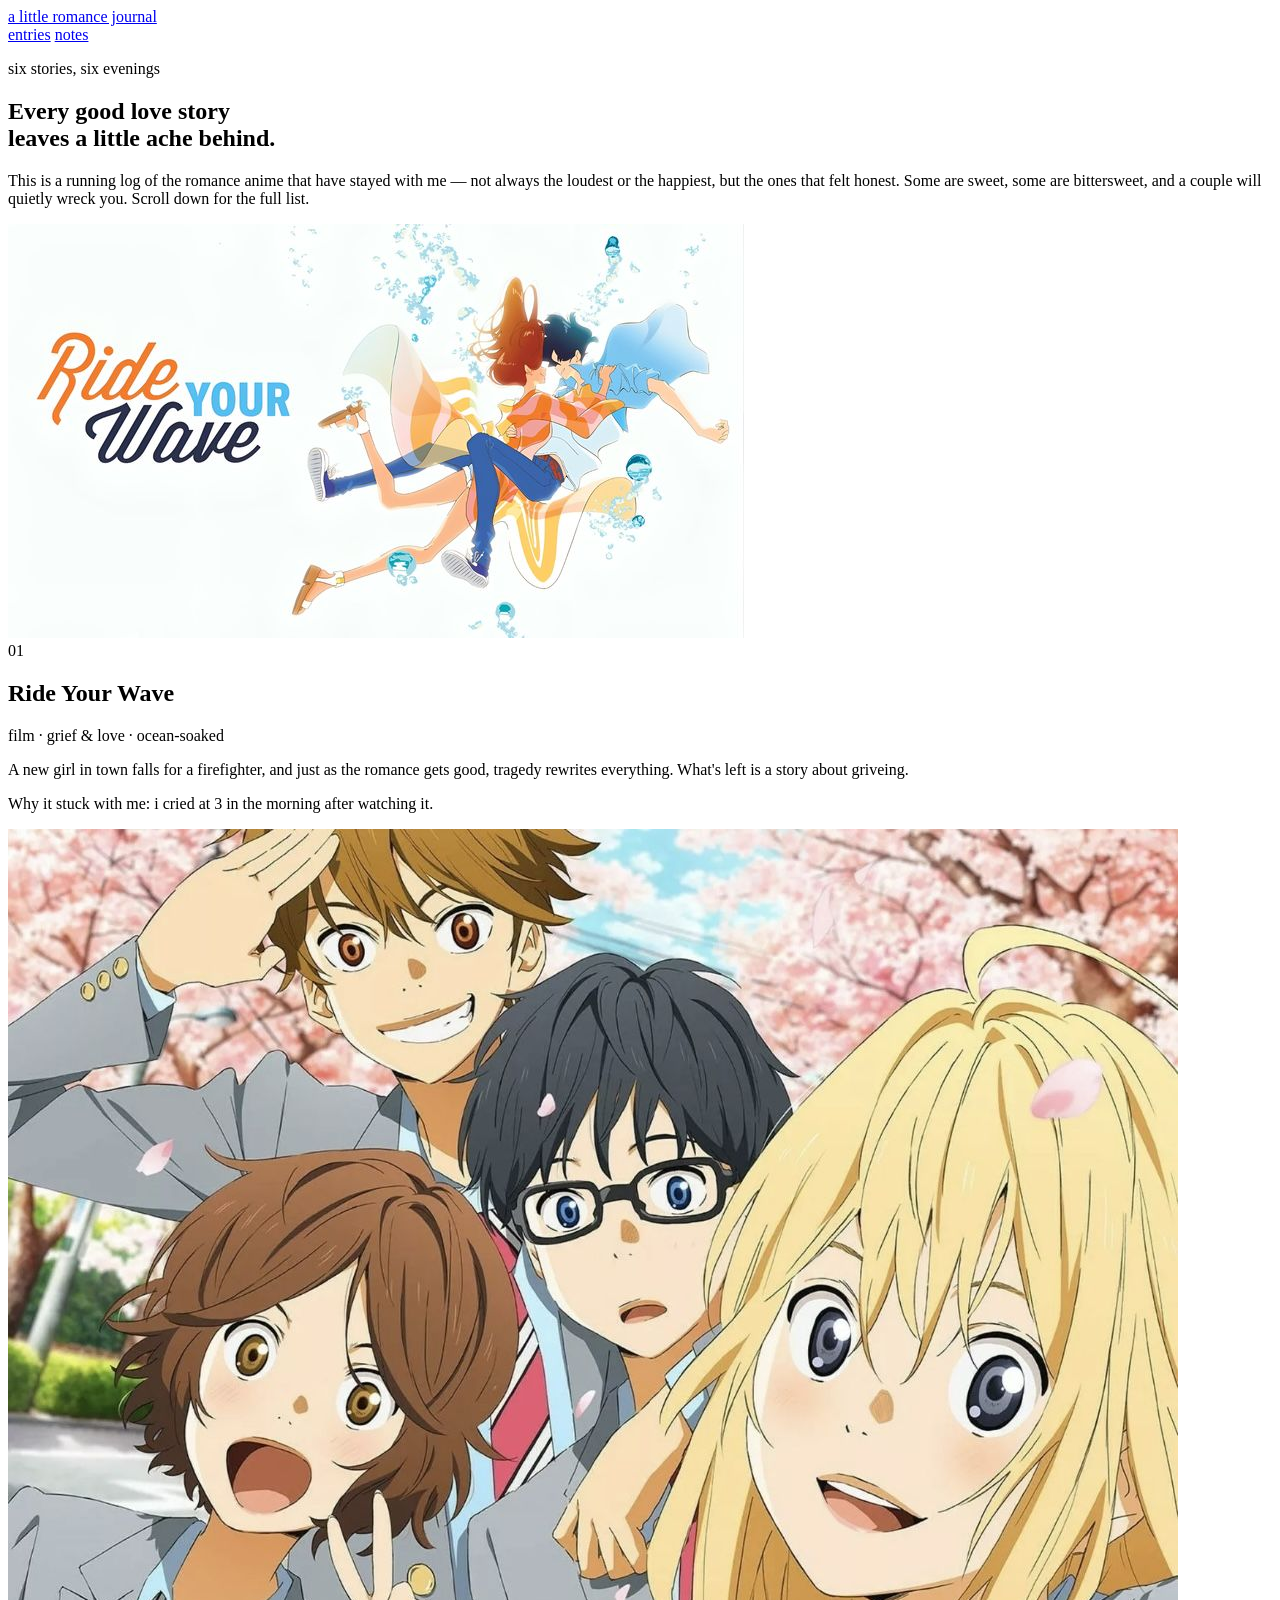
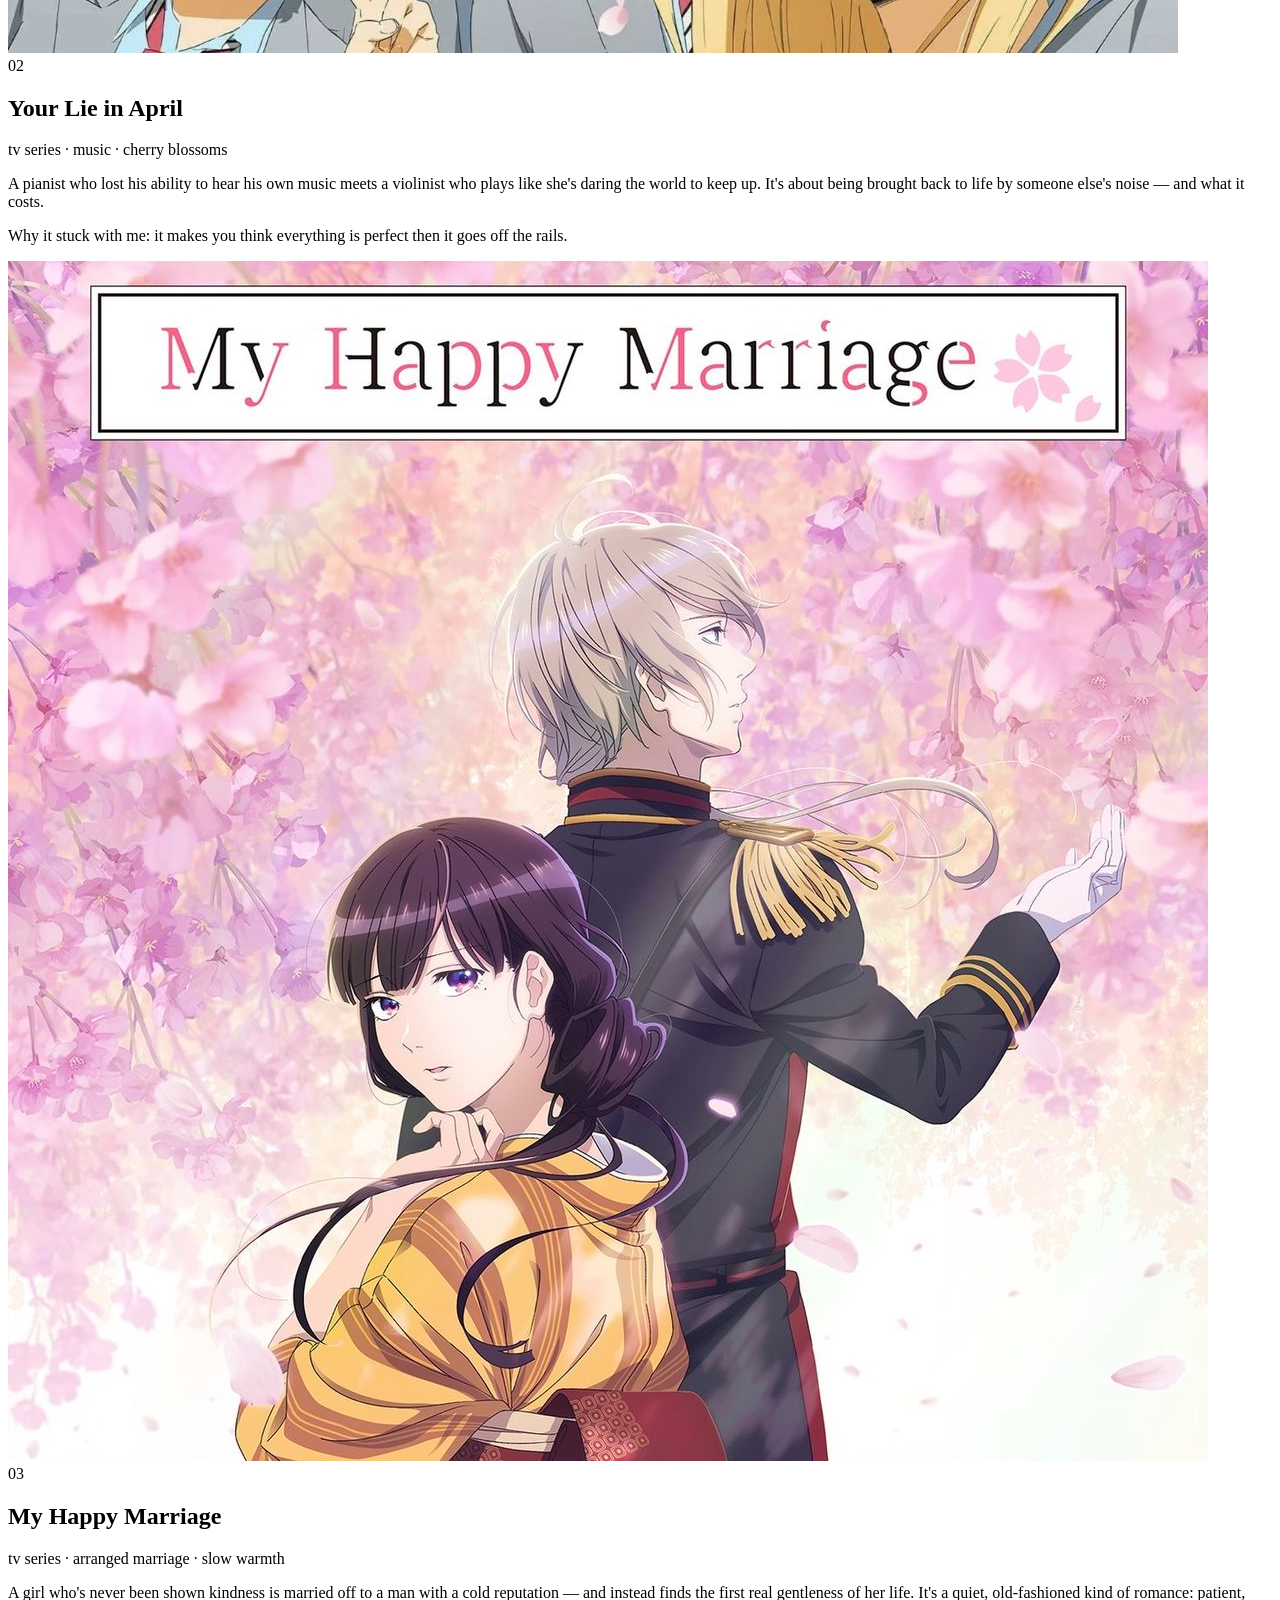
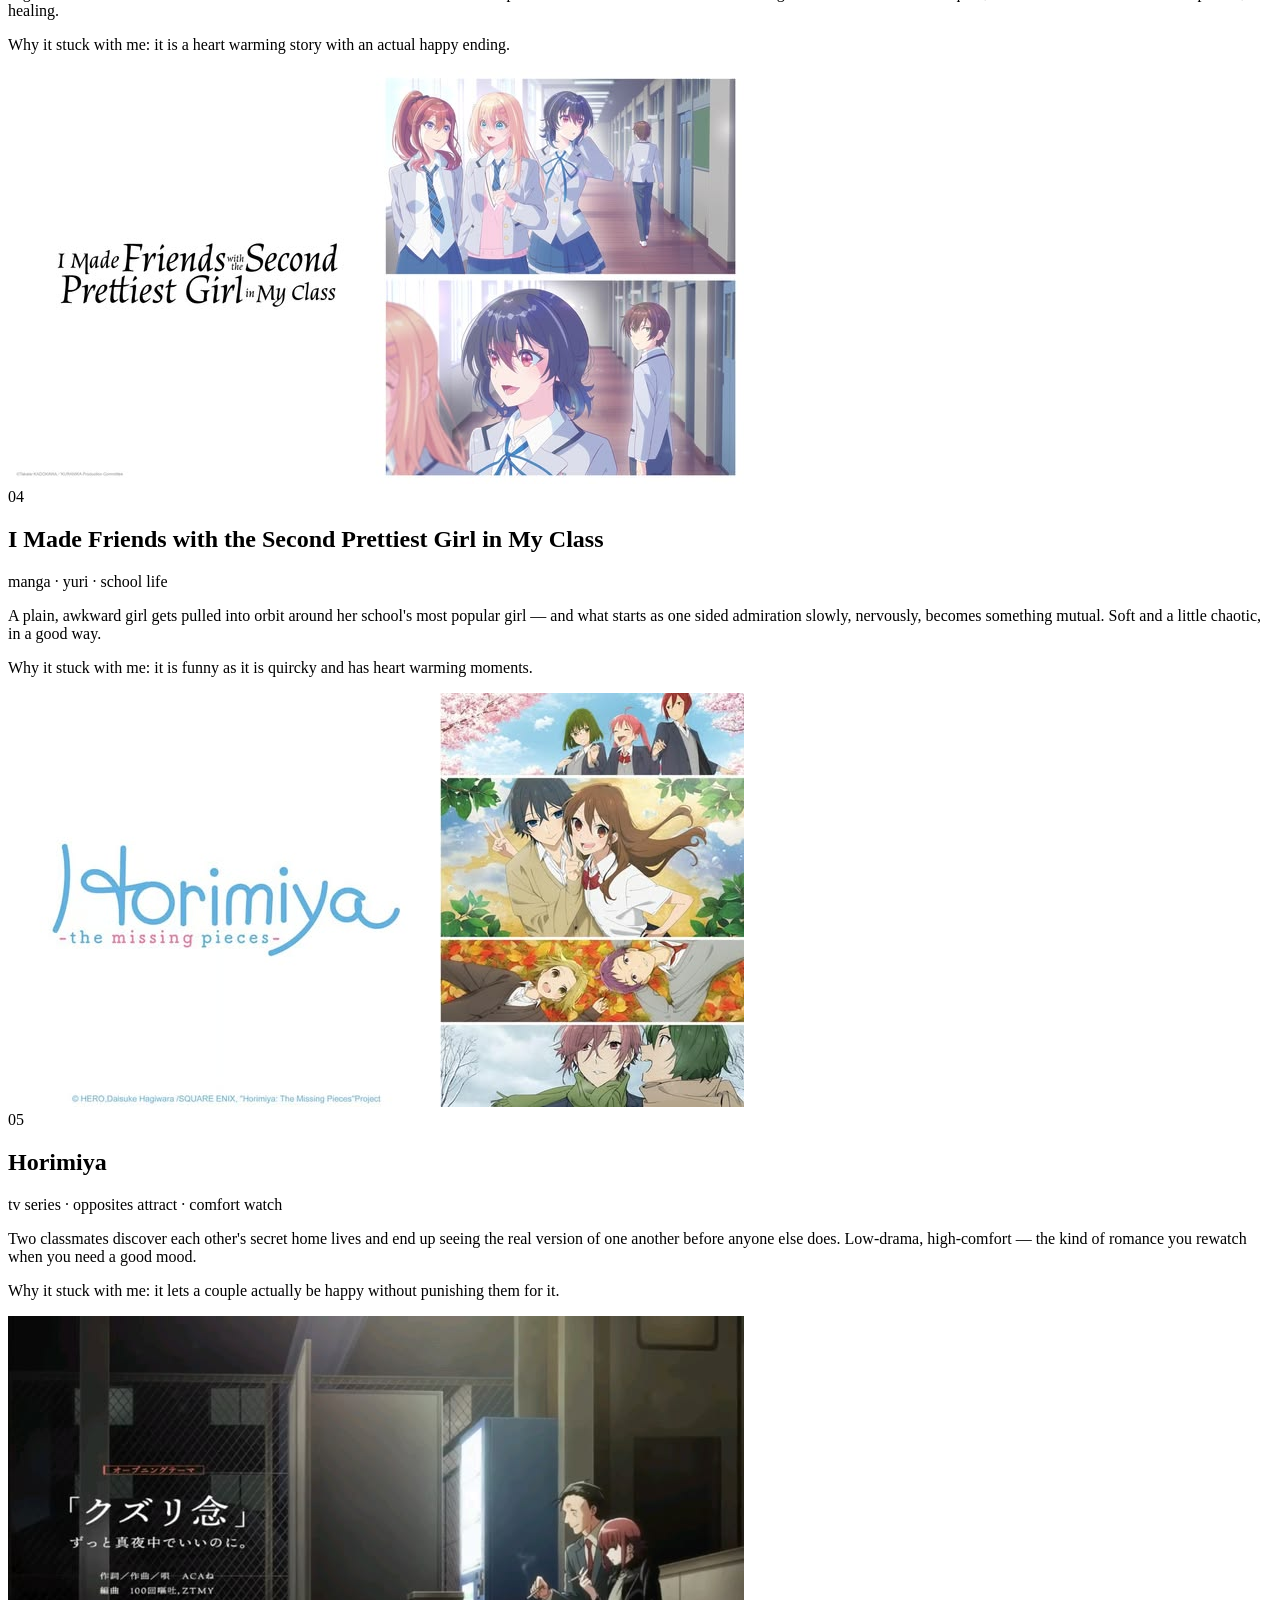
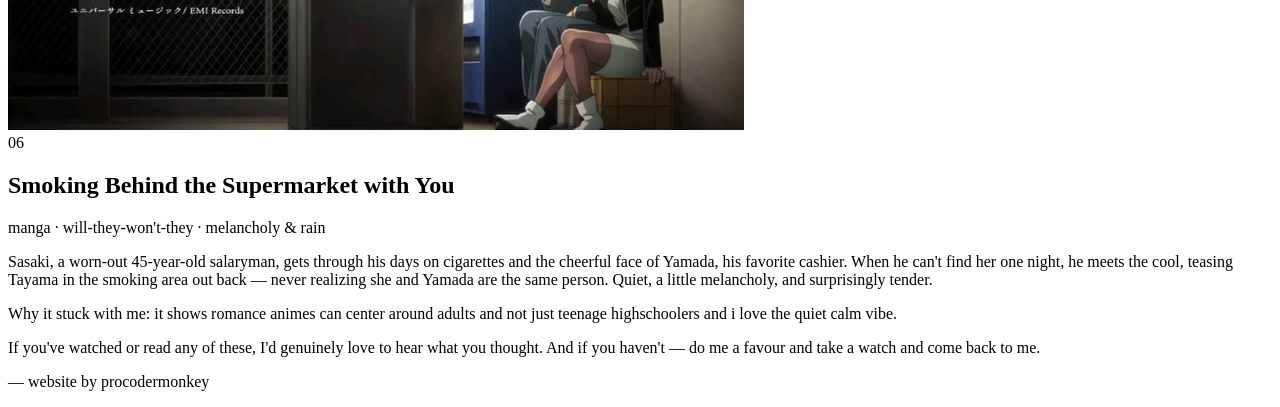
==== animeromance.html @ 576d6dc9 "Add files via upload" ====
<!DOCTYPE html>
<html lang="en">
  <head>
    <meta charset="UTF-8" />
    <meta name="viewport" content="width=device-width, initial-scale=1.0" />
    <title>A Little Romance Journal</title>

    <!-- Google Fonts: Fraunces for headings (has a warm, handwritten-journal feel),
       Work Sans for body text (clean and easy to read) -->
    <link rel="preconnect" href="https://fonts.googleapis.com" />
    <link rel="preconnect" href="https://fonts.gstatic.com" crossorigin />
    <link
      href="https://fonts.googleapis.com/css2?family=Fraunces:ital,wght@0,400;0,600;1,500&family=Work+Sans:wght@400;500;600&display=swap"
      rel="stylesheet"
    />

    <link rel="stylesheet" href="styles.css" />
  </head>
  <body>
    <!-- ============ NAV ============ -->
    <header class="site-header">
      <a href="#top" class="site-title">a little romance journal</a>
      <nav class="site-nav">
        <a href="#entries">entries</a>
        <a href="#closing">notes</a>
      </nav>
    </header>

    <!-- ============ HERO ============ -->
    <section class="hero" id="top">
      <p class="hero-eyebrow">six stories, six evenings</p>
      <h1 class="hero-title">
        Every good love story<br />
        leaves a little ache behind.
      </h1>
      <p class="hero-intro">
        This is a running log of the romance anime that have stayed with me
        &mdash; not always the loudest or the happiest, but the ones that felt
        honest. Some are sweet, some are bittersweet, and a couple will quietly
        wreck you. Scroll down for the full list.
      </p>
    </section>

    <!-- ============ ENTRIES ============ -->
    <main id="entries">
      <!-- ENTRY 01 -->
<div class="entry-visual">
  <img src="Ride Your Wave.jpeg" alt="Ride Your Wave cover">
</div>
        <div class="entry-body">
          <span class="entry-number">01</span>
          <h2 class="entry-title">Ride Your Wave</h2>
          <p class="entry-meta">
            film &middot; grief &amp; love &middot; ocean-soaked
          </p>
          <p class="entry-desc">
            A new girl in town falls for a firefighter, and just as the
            romance gets good, tragedy rewrites everything. What's left is a
            story about griveing.
          </p>
          <p class="entry-quote">
            Why it stuck with me: i cried at 3 in the morning after watching it.
          </p>
        </div>
      </article>

      <!-- ENTRY 02 -->
      <article
        class="entry reverse"
        style="--accent: #b85c6b; --accent-soft: #e3a6ae"
      >
        <div class="entry-visual">
          <div class="entry-visual">
            <img src="yourlie.jpg" alt="Your Lie in April cover">
          </div>
        <div class="entry-body">
          <span class="entry-number">02</span>
          <h2 class="entry-title">Your Lie in April</h2>
          <p class="entry-meta">
            tv series &middot; music &middot; cherry blossoms
          </p>
          <p class="entry-desc">
            A pianist who lost his ability to hear his own music meets a
            violinist who plays like she's daring the world to keep up. It's
            about being brought back to life by someone else's noise &mdash; and
            what it costs.
          </p>
          <p class="entry-quote">
            Why it stuck with me: it makes you think everything is perfect then it goes off the rails.
          </p>
        </div>
      </article>

      <!-- ENTRY 03 -->
      <article class="entry" style="--accent: #7a2e2e; --accent-soft: #c9a15a">
        <div class="entry-visual">
          <img src="myanime.jpg" alt="My Happy Marriage cover">
        </div>
        <div class="entry-body">
          <span class="entry-number">03</span>
          <h2 class="entry-title">My Happy Marriage</h2>
          <p class="entry-meta">
            tv series &middot; arranged marriage &middot; slow warmth
          </p>
          <p class="entry-desc">
            A girl who's never been shown kindness is married off to a man with
            a cold reputation &mdash; and instead finds the first real
            gentleness of her life. It's a quiet, old-fashioned kind of romance:
            patient, healing.
          </p>
          <p class="entry-quote">
            Why it stuck with me: it is a heart warming story with an actual happy ending. 
          </p>
        </div>
      </article>

      <!-- ENTRY 04 -->
      <article
        class="entry reverse"
        style="--accent: #5c7a52; --accent-soft: #a8c08c"
      >
      <div class="entry-visual">
        <img src="imade2nd.jpg" alt="I Made Friends with the Second Prettiest Girl in My Class cover">
      </div>
        <div class="entry-body">
          <span class="entry-number">04</span>
          <h2 class="entry-title">
            I Made Friends with the Second Prettiest Girl in My Class
          </h2>
          <p class="entry-meta">manga &middot; yuri &middot; school life</p>
          <p class="entry-desc">
            A plain, awkward girl gets pulled into orbit around her school's
            most popular girl &mdash; and what starts as one sided admiration
            slowly, nervously, becomes something mutual. Soft and a little
            chaotic, in a good way.
          </p>
          <p class="entry-quote">
            Why it stuck with me: it is funny as it is quircky and has heart warming moments.
          </p>
        </div>
      </article>

      <!-- ENTRY 05 -->
      <article class="entry" style="--accent: #c9852e; --accent-soft: #f0c77a">
        <div class="entry-visual">
          <img src="Watch Horimiya.jpeg" alt="Horimiya cover">
        </div>
        <div class="entry-body">
          <span class="entry-number">05</span>
          <h2 class="entry-title">Horimiya</h2>
          <p class="entry-meta">
            tv series &middot; opposites attract &middot; comfort watch
          </p>
          <p class="entry-desc">
            Two classmates discover each other's secret home lives and end up
            seeing the real version of one another before anyone else does.
            Low-drama, high-comfort &mdash; the kind of romance you rewatch when
            you need a good mood.
          </p>
          <p class="entry-quote">
            Why it stuck with me: it lets a couple actually be happy without
            punishing them for it.
          </p>
        </div>
      </article>

      <!-- ENTRY 06 -->
      <article
        class="entry reverse"
        style="--accent: #4a4e5a; --accent-soft: #8b90a0"
      >
      <div class="entry-visual">
        <img src="smoking behind the supermarket with you.jpeg" alt="Smoking Behind the Supermarket with You cover">
      </div>
        <div class="entry-body">
          <span class="entry-number">06</span>
          <h2 class="entry-title">Smoking Behind the Supermarket with You</h2>
          <p class="entry-meta">
            manga &middot; will-they-won't-they &middot; melancholy &amp; rain
          </p>
          <p class="entry-desc">
            Sasaki, a worn-out 45-year-old salaryman, gets through his days on
            cigarettes and the cheerful face of Yamada, his favorite cashier.
            When he can't find her one night, he meets the cool, teasing Tayama
            in the smoking area out back &mdash; never realizing she and Yamada
            are the same person. Quiet, a little melancholy, and surprisingly
            tender.
          </p>
          <p class="entry-quote">
            Why it stuck with me: it shows romance animes can center around adults and not just teenage highschoolers and i love the quiet calm vibe.
          </p>
        </div>
      </article>
    </main>

    <!-- ============ CLOSING ============ -->
    <section class="closing" id="closing">
      <p class="closing-note">
        If you've watched or read any of these, I'd genuinely love to hear what
        you thought. And if you haven't &mdash; do me a favour and take a watch and come back to me.
      </p>
      <p class="closing-sign">&mdash; website by procodermonkey</p>
    </section>
  </body>
</html>
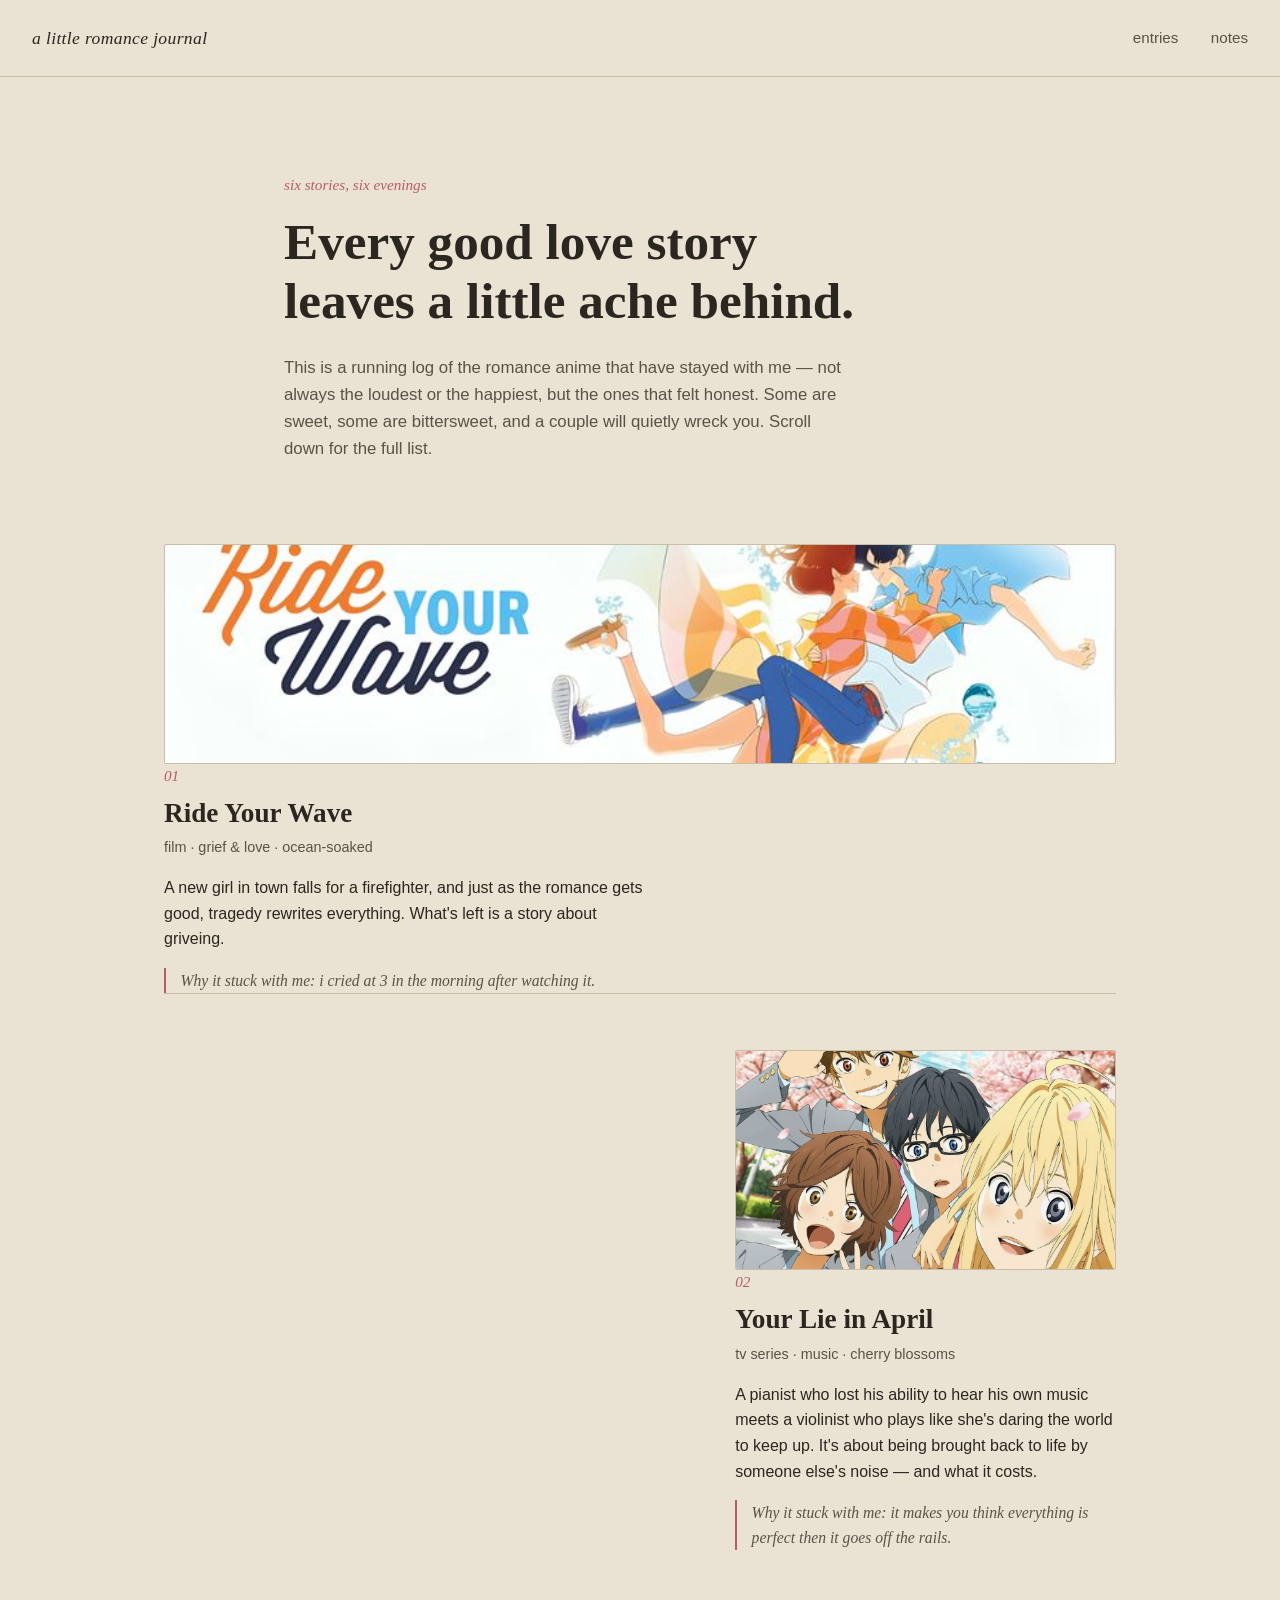
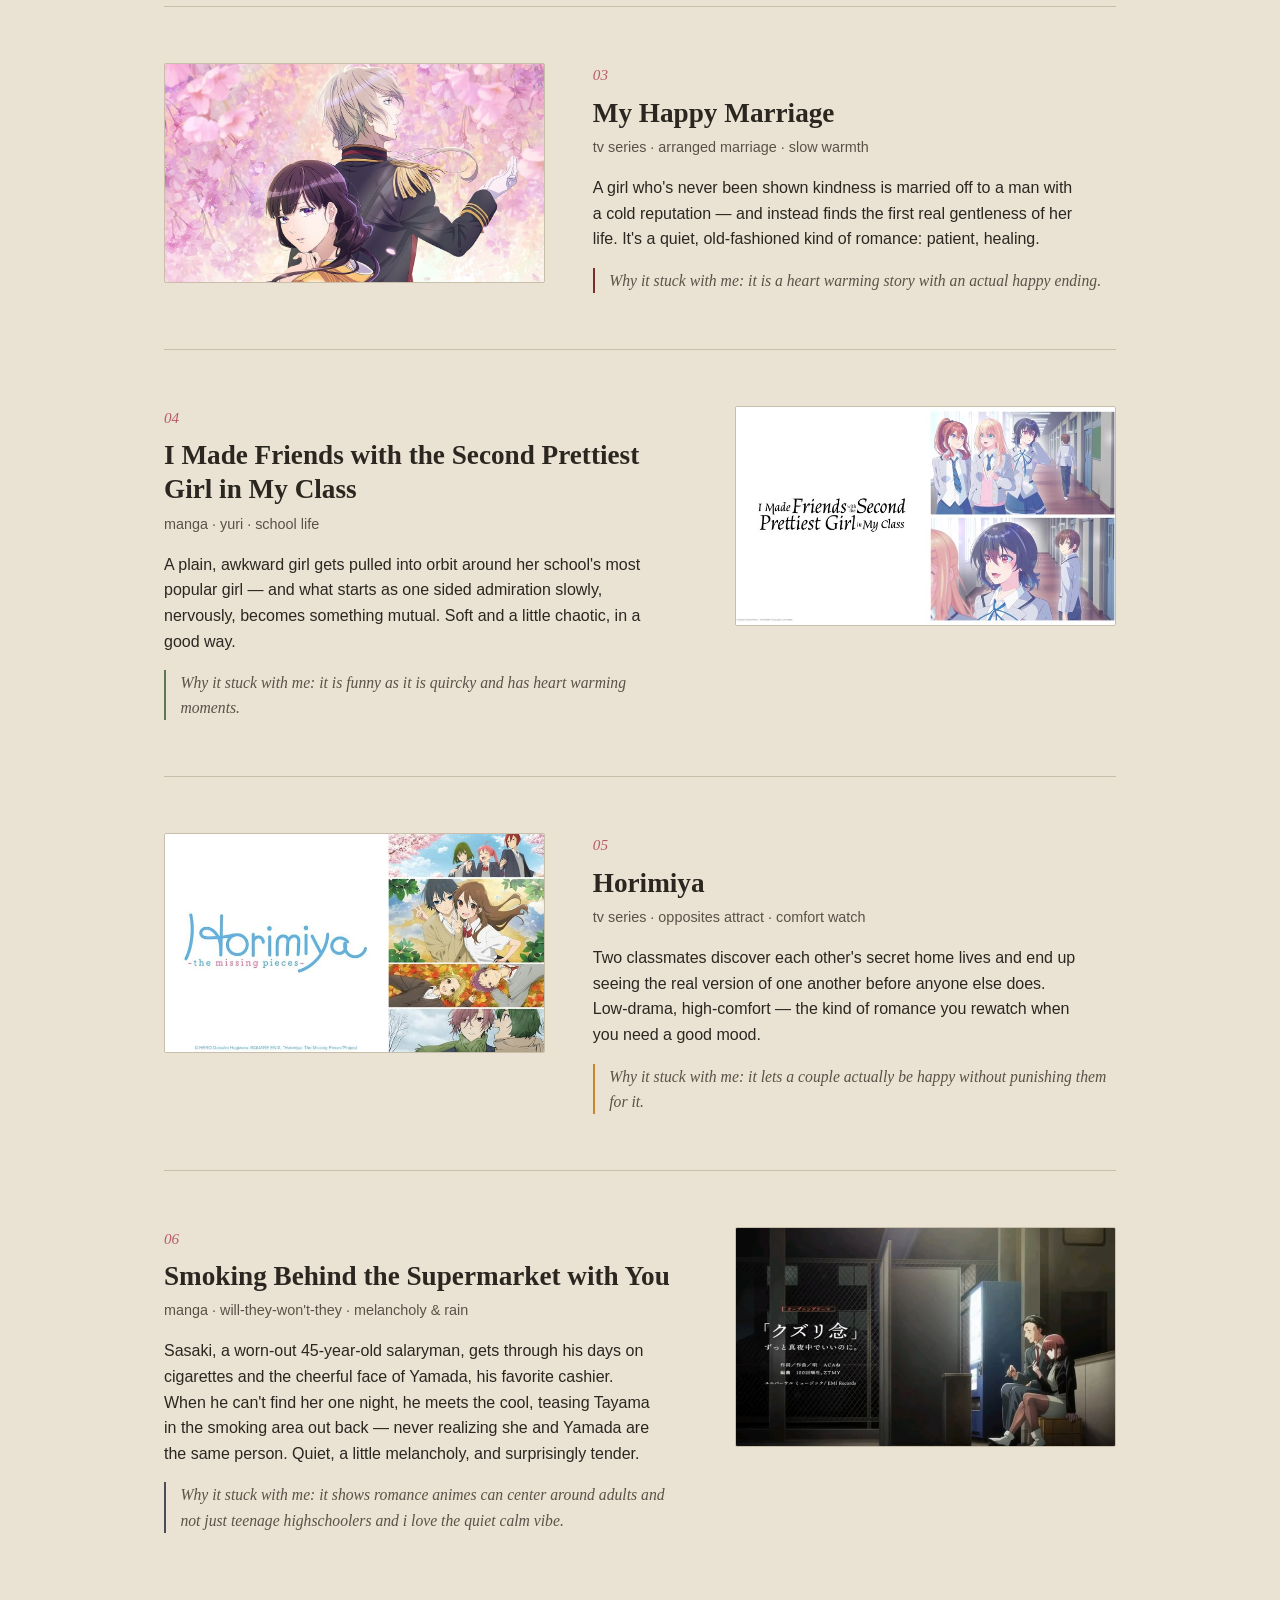
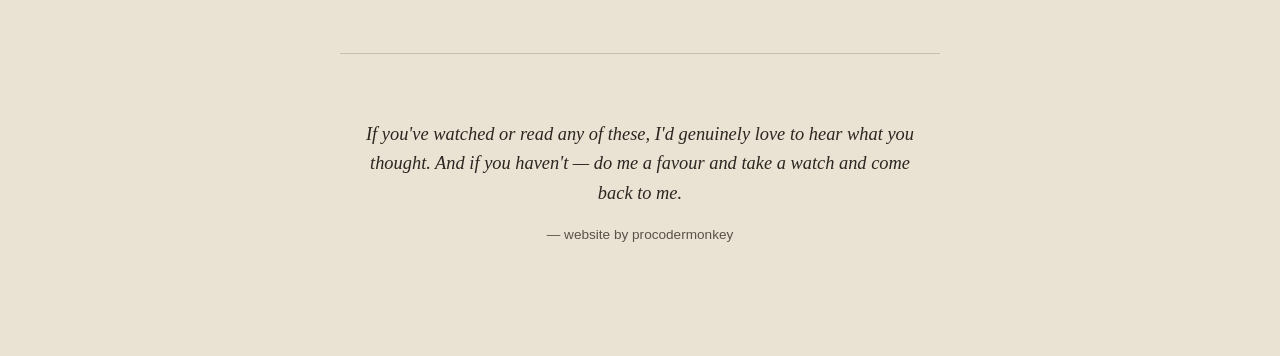
==== commit e151dc97: "Change stylesheet link to styleanime.css" ====
--- a/animeromance.html
+++ b/animeromance.html
@@ -14,7 +14,7 @@
       rel="stylesheet"
     />
 
-    <link rel="stylesheet" href="styles.css" />
+    <link rel="stylesheet" href="styleanime.css" />
   </head>
   <body>
     <!-- ============ NAV ============ -->
--- a/styleanime.css
+++ b/styleanime.css
@@ -0,0 +1,253 @@
+/* =========================================================
+   COLOR & TYPE TOKENS
+   Change these once here and the whole site updates.
+   ========================================================= */
+:root {
+  --paper: #eae2d3; /* warm background, like aged paper */
+  --ink: #2b2620; /* main text color, soft black */
+  --ink-soft: #5a5248; /* muted secondary text */
+  --rule: #c9bea9; /* thin divider lines */
+  --rose: #b85c6b; /* accent used in nav/hover */
+
+  --font-display: "Fraunces", Georgia, serif;
+  --font-body: "Work Sans", "Segoe UI", sans-serif;
+}
+
+/* =========================================================
+     RESET / BASE
+     ========================================================= */
+* {
+  box-sizing: border-box;
+}
+
+body {
+  margin: 0;
+  background-color: var(--paper);
+  color: var(--ink);
+  font-family: var(--font-body);
+  line-height: 1.6;
+  -webkit-font-smoothing: antialiased;
+}
+
+a {
+  color: inherit;
+}
+
+img {
+  max-width: 100%;
+  display: block;
+}
+
+/* Respect users who prefer less motion */
+@media (prefers-reduced-motion: reduce) {
+  * {
+    animation: none !important;
+    transition: none !important;
+  }
+}
+
+/* =========================================================
+     HEADER / NAV
+     ========================================================= */
+.site-header {
+  display: flex;
+  justify-content: space-between;
+  align-items: center;
+  padding: 1.5rem 2rem;
+  border-bottom: 1px solid var(--rule);
+  position: sticky;
+  top: 0;
+  background-color: var(--paper);
+  z-index: 10;
+}
+
+.site-title {
+  font-family: var(--font-display);
+  font-style: italic;
+  font-size: 1.1rem;
+  text-decoration: none;
+  letter-spacing: 0.02em;
+}
+
+.site-nav a {
+  text-decoration: none;
+  margin-left: 1.75rem;
+  font-size: 0.95rem;
+  color: var(--ink-soft);
+  padding-bottom: 2px;
+  border-bottom: 1px solid transparent;
+  transition: border-color 0.2s ease, color 0.2s ease;
+}
+
+.site-nav a:hover {
+  color: var(--rose);
+  border-bottom-color: var(--rose);
+}
+
+/* =========================================================
+     HERO
+     ========================================================= */
+.hero {
+  max-width: 760px;
+  margin: 0 auto;
+  padding: 6rem 1.5rem 4rem;
+  text-align: left;
+}
+
+.hero-eyebrow {
+  font-size: 0.95rem;
+  color: var(--rose);
+  font-style: italic;
+  font-family: var(--font-display);
+  margin: 0 0 1rem;
+}
+
+.hero-title {
+  font-family: var(--font-display);
+  font-weight: 600;
+  font-size: clamp(2rem, 5vw, 3.2rem);
+  line-height: 1.15;
+  margin: 0 0 1.5rem;
+}
+
+.hero-intro {
+  max-width: 60ch;
+  font-size: 1.05rem;
+  color: var(--ink-soft);
+}
+
+/* =========================================================
+     ENTRIES
+     ========================================================= */
+main {
+  max-width: 1000px;
+  margin: 0 auto;
+  padding: 0 1.5rem 4rem;
+}
+
+.entry {
+  display: flex;
+  align-items: stretch;
+  gap: 3rem;
+  padding: 3.5rem 0;
+  border-top: 1px solid var(--rule);
+}
+
+.entry.reverse {
+  flex-direction: row-reverse;
+}
+
+.entry-visual {
+  flex: 0 0 40%;
+}
+
+.mood-art {
+  width: 100%;
+  height: 220px;
+  border-radius: 2px;
+}
+
+/* Cover images (once you add real anime cover art) use this instead of .mood-art */
+.entry-visual img {
+  width: 100%;
+  height: 220px;
+  object-fit: cover;
+  border-radius: 2px;
+  border: 1px solid var(--rule);
+}
+
+.entry-body {
+  flex: 1;
+  display: flex;
+  flex-direction: column;
+  justify-content: center;
+}
+
+.entry-number {
+  font-family: var(--font-display);
+  font-style: italic;
+  color: var(--rose);
+  font-size: 0.95rem;
+  margin-bottom: 0.5rem;
+}
+
+.entry-title {
+  font-family: var(--font-display);
+  font-weight: 600;
+  font-size: 1.7rem;
+  margin: 0 0 0.4rem;
+  line-height: 1.25;
+}
+
+.entry-meta {
+  font-size: 0.9rem;
+  color: var(--ink-soft);
+  margin: 0 0 1rem;
+}
+
+.entry-desc {
+  max-width: 55ch;
+  margin: 0 0 1rem;
+}
+
+.entry-quote {
+  font-family: var(--font-display);
+  font-style: italic;
+  color: var(--ink-soft);
+  border-left: 2px solid var(--accent, var(--rose));
+  padding-left: 0.9rem;
+  margin: 0;
+  font-size: 0.98rem;
+}
+
+/* =========================================================
+     CLOSING
+     ========================================================= */
+.closing {
+  max-width: 600px;
+  margin: 0 auto;
+  padding: 3rem 1.5rem 6rem;
+  text-align: center;
+  border-top: 1px solid var(--rule);
+}
+
+.closing-note {
+  font-family: var(--font-display);
+  font-style: italic;
+  font-size: 1.15rem;
+  color: var(--ink);
+  margin-bottom: 1rem;
+}
+
+.closing-sign {
+  font-size: 0.85rem;
+  color: var(--ink-soft);
+}
+
+/* =========================================================
+     RESPONSIVE
+     ========================================================= */
+@media (max-width: 720px) {
+  .site-header {
+    padding: 1.25rem 1.25rem;
+  }
+
+  .site-nav a {
+    margin-left: 1rem;
+  }
+
+  .entry,
+  .entry.reverse {
+    flex-direction: column;
+    gap: 1.5rem;
+    padding: 2.5rem 0;
+  }
+
+  .entry-visual {
+    flex: none;
+  }
+
+  .mood-art {
+    height: 180px;
+  }
+}
